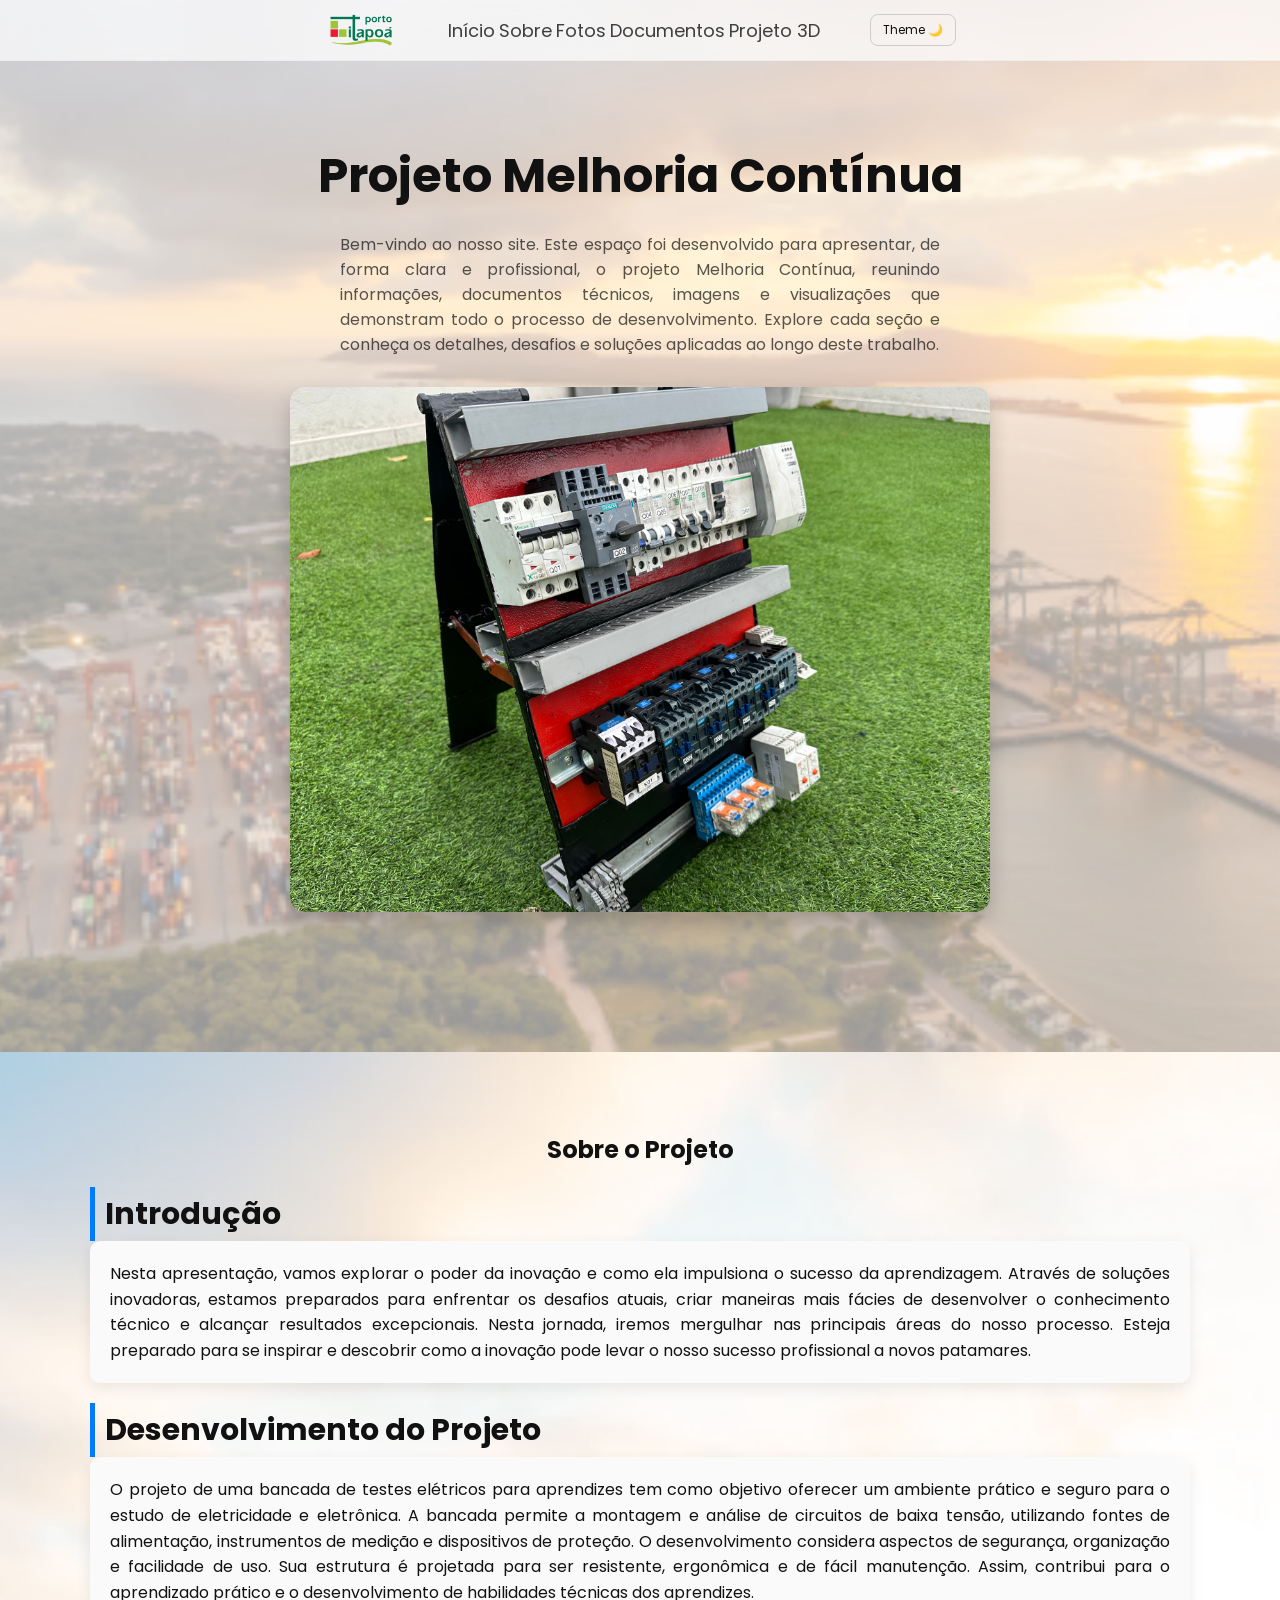
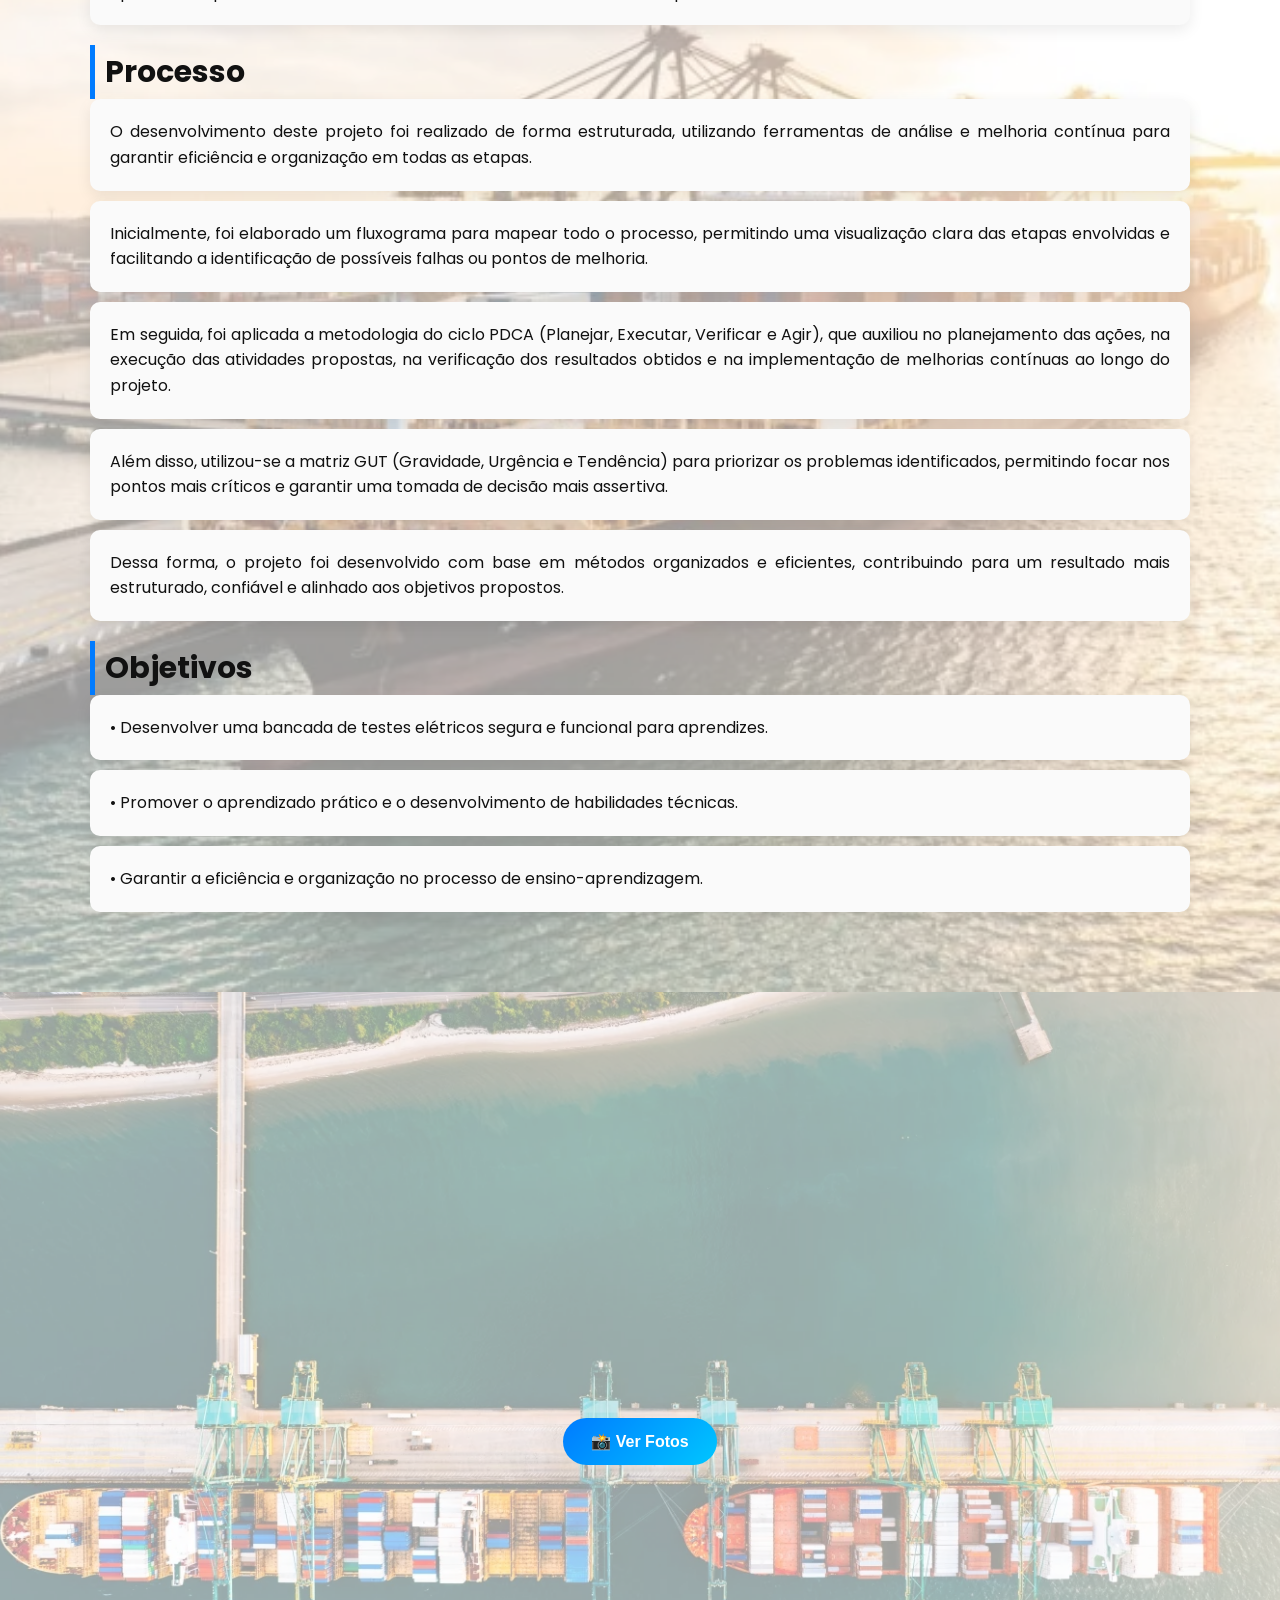
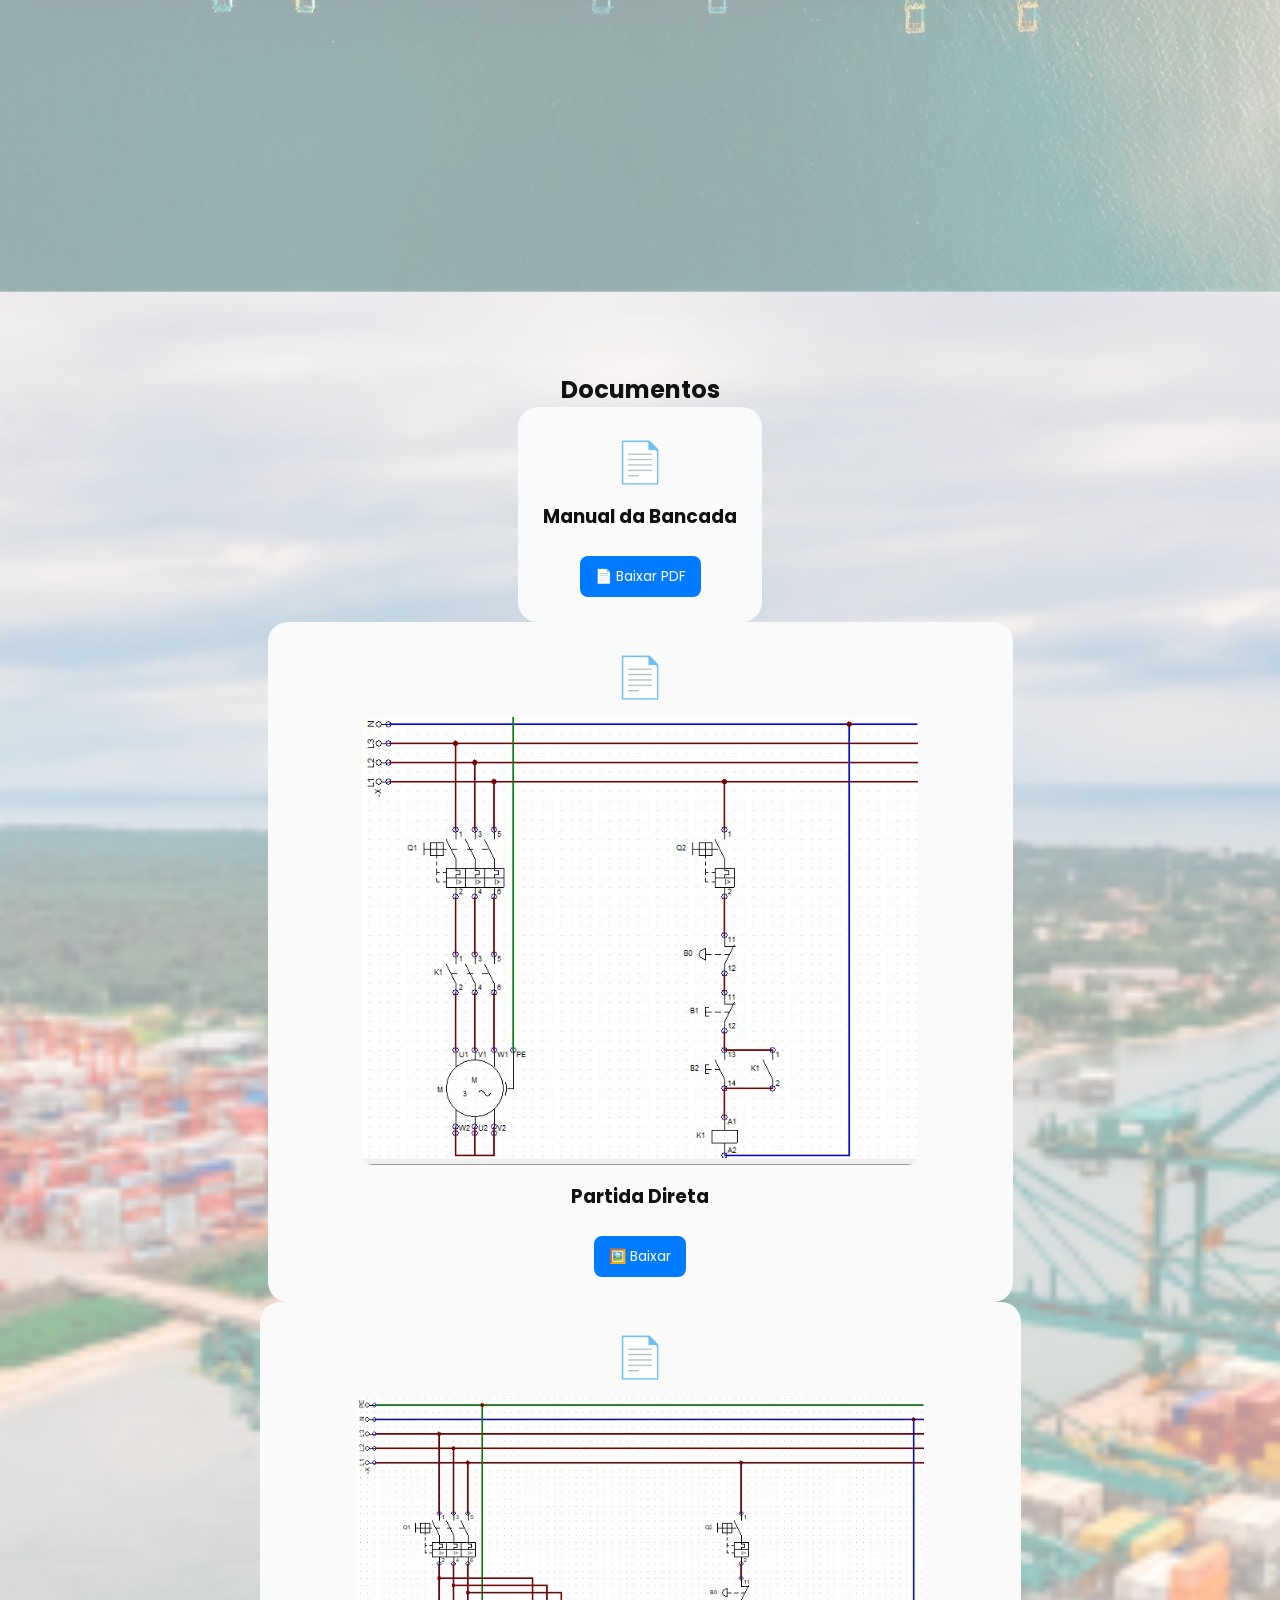
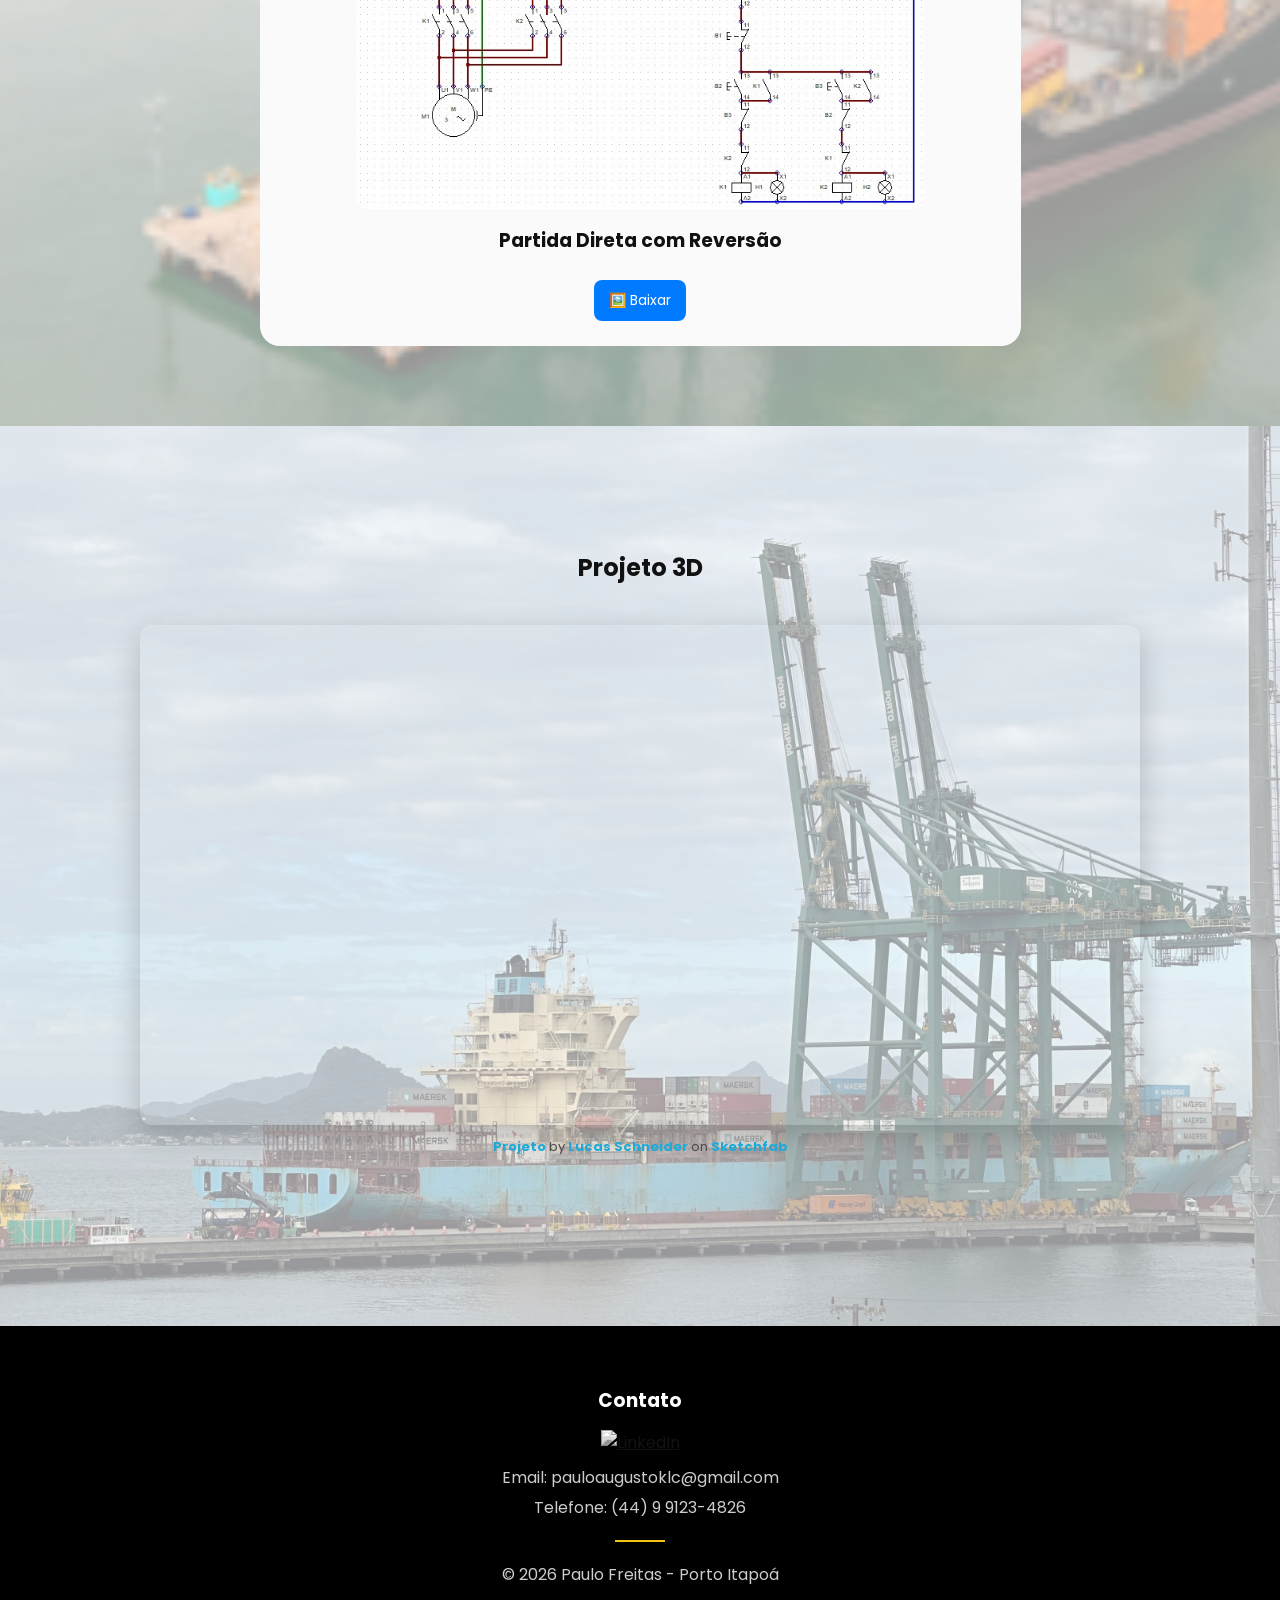
==== index.html @ cb41c5a5 "Add files via upload" ====
<!DOCTYPE html>
<html lang="pt-BR">
<head>
<meta charset="UTF-8">
<meta name="viewport" content="width=device-width, initial-scale=1.0">
<title>Projeto Elétrico - Porto</title>
<link href="https://fonts.googleapis.com/css2?family=Poppins:wght@300;400;600&display=swap" rel="stylesheet">

<link rel="stylesheet" href="style.css">
</head>

<body>

<header id="header">
 <div class="nav">
   <div class="logo">
  <img src="img/Logo_porto.png" alt="Logo Porto">
</div>
   <nav>
    <a href="#inicio">Início</a>
    <a href="#sobre">Sobre</a>
    <a href="#fotos">Fotos</a>
    <a href="#documentos">Documentos</a>
    <a href="#projeto3d">Projeto 3D</a>
   </nav>
   <div class="toggle" onclick="toggleTheme()">Theme 🌙</div>
 </div>
  <div class="menu-btn" onclick="toggleMenu()">
  <span></span>
  <span></span>
  </div>
</header>

<section id="inicio" class="hero">
 <h1>Projeto Melhoria Contínua</h1>
 <p>Bem-vindo ao nosso site. Este espaço foi desenvolvido para apresentar, de forma clara e profissional, o projeto Melhoria Contínua, reunindo informações, documentos técnicos, imagens e visualizações que demonstram todo o processo de desenvolvimento. Explore cada seção e conheça os detalhes, desafios e soluções aplicadas ao longo deste trabalho.</p>
 <img src="img/principal2.jpeg">
</section>

<section id="sobre">
  <h2>Sobre o Projeto</h2>

  <div class="artigo">
    <h3>Introdução</h3>
    <p>Nesta apresentação, vamos explorar o poder da
inovação e como ela impulsiona o sucesso da
aprendizagem. Através de soluções inovadoras,
estamos preparados para enfrentar os desafios
atuais, criar maneiras mais fácies de desenvolver
o conhecimento técnico e alcançar resultados
excepcionais. Nesta jornada, iremos mergulhar
nas principais áreas do nosso processo. Esteja
preparado para se inspirar e descobrir como a
inovação pode levar o nosso sucesso
profissional a novos patamares.</p>

    <h3>Desenvolvimento do Projeto</h3>
    <p>O projeto de uma bancada de testes elétricos para
aprendizes tem como objetivo oferecer um
ambiente prático e seguro para o estudo de
eletricidade e eletrônica. A bancada permite a
montagem e análise de circuitos de baixa tensão,
utilizando fontes de alimentação, instrumentos de
medição e dispositivos de proteção. O
desenvolvimento considera aspectos de segurança,
organização e facilidade de uso. Sua estrutura é
projetada para ser resistente, ergonômica e de fácil
manutenção. Assim, contribui para o aprendizado
prático e o desenvolvimento de habilidades técnicas
dos aprendizes.</p>

    <h3>Processo</h3>
    <p>O desenvolvimento deste projeto foi realizado de forma estruturada, utilizando ferramentas de análise e melhoria contínua para garantir eficiência e organização em todas as etapas.</p>
<p>Inicialmente, foi elaborado um fluxograma para mapear todo o processo, permitindo uma visualização clara das etapas envolvidas e facilitando a identificação de possíveis falhas ou pontos de melhoria.</p>
<p>Em seguida, foi aplicada a metodologia do ciclo PDCA (Planejar, Executar, Verificar e Agir), que auxiliou no planejamento das ações, na execução das atividades propostas, na verificação dos resultados obtidos e na implementação de melhorias contínuas ao longo do projeto.</p>
<p>Além disso, utilizou-se a matriz GUT (Gravidade, Urgência e Tendência) para priorizar os problemas identificados, permitindo focar nos pontos mais críticos e garantir uma tomada de decisão mais assertiva.</p>
<p>Dessa forma, o projeto foi desenvolvido com base em métodos organizados e eficientes, contribuindo para um resultado mais estruturado, confiável e alinhado aos objetivos propostos.</p>

      <h3>Objetivos</h3>
      <p>• Desenvolver uma bancada de testes elétricos segura e funcional para aprendizes.</p>
      <p>• Promover o aprendizado prático e o desenvolvimento de habilidades técnicas.</p>
      <p>• Garantir a eficiência e organização no processo de ensino-aprendizagem.</p>
  </div>
</section>

<section id="fotos">
  <button class="btn-ver" onclick="abrirGaleria()">
  📸 Ver Fotos
</button>

  <div id="galeria" class="galeria">
  <span class="fechar" onclick="fecharGaleria()">✖</span>

  <span class="prev" onclick="trocarImagem(-1)">❮</span>
  <img id="imgGrande">
  <span class="next" onclick="trocarImagem(1)">❯</span>
</div>
  
  </div>
</section>

<section id="documentos">
 <h2>Documentos</h2>
 <div class="card">
  <h3>Manual da Bancada</h3>
  <a href="pdf/Manual Bancada Elétrica.pdf" download class="btn-download">
    📄 Baixar PDF
  </a>
</div>

<div class="card">
  <img src="diagramas/partida_direta.jpg" class="preview">
  <h3>Partida Direta</h3>
  <a href="diagramas/partida_direta.jpg" download class="btn-download">
    🖼️ Baixar
  </a>
</div>

<div class="card">
  <img src="diagramas/partida_direta_com_reversao.jpg" class="preview">
  <h3>Partida Direta com Reversão</h3>
  <a href="diagramas/partida_direta_com_reversao.jpg" download class="btn-download">
    🖼️ Baixar
  </a>
</div>
 </div>
</section>

<section id="projeto3d">
  <h2>Projeto 3D</h2>

  <div class="sketchfab-embed-wrapper"> <iframe title="Projeto" frameborder="0" allowfullscreen mozallowfullscreen="true" webkitallowfullscreen="true" allow="autoplay; fullscreen; xr-spatial-tracking" xr-spatial-tracking execution-while-out-of-viewport execution-while-not-rendered web-share src="https://sketchfab.com/models/5256d649ffe245b793ce9d431d0b812e/embed"> </iframe> <p style="font-size: 13px; font-weight: normal; margin: 5px; color: #4A4A4A;"> <a href="https://sketchfab.com/3d-models/projeto-5256d649ffe245b793ce9d431d0b812e?utm_medium=embed&utm_campaign=share-popup&utm_content=5256d649ffe245b793ce9d431d0b812e" target="_blank" rel="nofollow" style="font-weight: bold; color: #1CAAD9;"> Projeto </a> by <a href="https://www.linkedin.com/in/lucas-schneider-86a4a8364?utm_source=share&utm_campaign=share_via&utm_content=profile&utm_medium=android_app" target="_blank" rel="nofollow" style="font-weight: bold; color: #1CAAD9;"> Lucas Schneider </a> on <a href="https://www.linkedin.com/in/lucas-schneider-86a4a8364?utm_source=share&utm_campaign=share_via&utm_content=profile&utm_medium=android_app" target="_blank" rel="nofollow" style="font-weight: bold; color: #1CAAD9;">Sketchfab</a></p>
  </div>

</section>

<footer>
  <div class="footer-content">

    <h3>Contato</h3>
    <div class="social">
  <a href="https://www.linkedin.com/in/pauloamfreitas/" target="_blank">
    <img src="https://cdn-icons-png.flaticon.com/512/174/174857.png" alt="LinkedIn">
  </a>
</div>
    <p>Email: pauloaugustoklc@gmail.com</p>
    <p>Telefone: (44) 9 9123-4826</p>

    <div class="linha"></div>

    <p>© 2026 Paulo Freitas - Porto Itapoá</p>

  </div>
</footer>

<script src="script.js"></script>
</body>
</html>
---- style.css ----
/* ================== VARIÁVEIS ================== */
:root{
  --bg:#ffffff;
  --text:#111111;
  --card:#fafafa;
  --header:rgba(255,255,255,0.7);
  --overlay-light: rgba(255,255,255,0.6);
  --overlay-dark: rgba(0,0,0,0.6);
}

body.dark{
  --bg:#0f1115;
  --text:#e5e7eb;
  --card:#1a1d24;
  --header:rgba(20,20,25,0.7);
}

/* ================== RESET ================== */
*{
  margin:0;
  padding:0;
  box-sizing:border-box;
}

body{
  font-family:'Poppins',sans-serif;
  background:var(--bg);
  color:var(--text);
  overflow-x:hidden;
  transition:0.3s;
}

/* ================== HEADER ================== */
header{
  position:fixed;
  top:0;
  width:100%;
  display:flex;
  justify-content:center;
  background:var(--header);
  backdrop-filter:blur(16px);
  border-bottom:1px solid #eee;
  z-index:1000;
  transition:0.3s;
}

header.scrolled{
  padding:5px 0;
}

/* BOTÃO HAMBÚRGUER */
.menu-btn{
  display:none;
  flex-direction:column;
  justify-content:center;
  gap:6px;
  cursor:pointer;
  position: absolute;
  right: 20px;
  top: 20px;
  z-index: 1000;
}

.menu-btn span{
  width:25px;
  height:2px;
  background:var(--text);
  transition:0.4s;
}

/* ANIMAÇÃO VIRAR X */
.menu-btn.active span:nth-child(1){
  transform:rotate(45deg) translate(5px,5px);
}

.menu-btn.active span:nth-child(2){
  transform:rotate(-45deg) translate(5px,-5px);
}

.nav{
  display:flex;
  align-items:center;
  justify-content:space-between;
  gap:50px;
  padding: 10px 40px;
}

.logo img{
  height:40px;
  width:auto;
  display:block;
}

nav a{
  color:var(--text);
  text-decoration:none;
  font-size:18px;
  opacity:0.8;
  transition:0.3s;
}

nav a:hover{
  color:#f1c40f;
  opacity:1;
  transform:scale(1.05);
}

.toggle{
  cursor:pointer;
  padding:6px 12px;
  border-radius:8px;
  border:1px solid #ccc;
  font-size:12px;
}

/* ================== SEÇÕES ================== */
section{
  min-height:100vh;
  padding:140px 20px;
  display:flex;
  flex-direction:column;
  justify-content:center;
  align-items:center;
  text-align:center;
  opacity:0;
  transform:translateY(80px);
  transition:1s ease;
}

section.show{
  opacity:1;
  transform:translateY(0);
}

/* ================== FUNDO PADRÃO (REUTILIZÁVEL) ================== */
.hero, #sobre, #fotos{
  position:relative;
  color:var(--text);
}

.hero::before,
#sobre::before,
#fotos::before,
#documentos::before,
#projeto3d::before{
  content:"";
  position:absolute;
  inset:0;
  background:var(--overlay-light);
}

body.dark .hero::before,
body.dark #sobre::before,
body.dark #fotos::before,
body.dark #documentos::before,
body.dark #projeto3d::before{
  background:var(--overlay-dark);
}

.hero *,
#sobre *,
#fotos *,
#documentos *,
#projeto3d *{
  position:relative;
  z-index:1;
}

/* ================== HERO ================== */
.hero{
  background: url('img/fundoinicio.png') center/cover no-repeat fixed;
}

.hero h1{
  font-size:48px;
  margin-bottom:20px;
}

.hero p{
  max-width:600px;
  opacity:0.7;
  text-align: justify;
}

.hero img{
  margin-top:30px;
  width:700px;
  height:auto;
  border-radius:15px;
  box-shadow:0 10px 20px rgba(0,0,0,0.2);
}



/* ================== SOBRE ================== */
#sobre{
  background: url('img/fundosobre.jpeg') center/cover no-repeat;
  background-attachment:fixed;
  padding: 80px 20px;
}

.artigo {
  column-count: 1;
  column-gap: 30px;
  max-width: 1100px;
  text-align: justify;
  line-height: 1.8;
}

.artigo h3 {
  grid-column: span 2;
  font-size: 30px;
  margin-top: 20px;
  border-left: 5px solid #007BFF;
  padding-left: 10px;
}

/* Cada grupo de texto */
.artigo p {
  background: var(--card);
  padding: 20px;
  border-radius: 10px;
  box-shadow: 0 5px 15px rgba(0,0,0,0.08);
  line-height: 1.6;
  margin: 0;
}

.artigo p + p {
  margin-top: 10px;
}

/* ================== FOTOS ================== */
#fotos{
  background: url('img/fundofotos.png') center/cover no-repeat;
  padding: 60px 20px;
  text-align: center;
}

#fotos p{
  max-width:800px;
  opacity:0.7;
  text-align: justify;
  margin-bottom: 40px;
}


/* ================== GALERIA FOTOS ================== */

.btn-ver {
  display: inline-block;
  padding: 14px 28px;

  background: linear-gradient(135deg, #007BFF, #00C6FF);
  color: white;

  font-size: 16px;
  font-weight: 600;
  border-radius: 30px;

  border: none;
  cursor: pointer;

  transition: all 0.3s ease;
}

.btn-ver:hover {
  transform: translateY(-3px);
  box-shadow: 0 10px 25px rgba(0,0,0,0.2);
}

.btn-ver:active {
  transform: scale(0.95);
}

.galeria {
  display: none;
  position: fixed;
  inset: 0;
  background: rgba(0,0,0,0.95);

  justify-content: center;
  align-items: center;
  z-index: 2000;
}

/* imagem principal */
.galeria img {
  max-width: 80%;
  max-height: 80%;
  border-radius: 10px;
  z-index: 1;
  position: absolute;
}

/* botão fechar */
.fechar {
  position: absolute;
  top: 20px;
  right: 30px;
  font-size: 30px;
  color: white;
  cursor: pointer;
}

/* setas */
.prev, .next {
  position: absolute;
  top: 50%;
  transform: translateY(-50%);
  font-size: 40px;
  color: white;
  cursor: pointer;
  padding: 10px;
  z-index: 3000;
}

.prev {
  left: 10px;
}

.next {
  right: 10px;
}

/* hover suave */
.prev:hover, .next:hover {
  opacity: 0.7;
}
/* ================== GRID PADRÃO ================== */
.grid{
  display:grid;
  grid-template-columns:repeat(3,1fr);
  gap:20px;
  margin-top:40px;
  width:100%;
  max-width:1000px;
}

.card{
  padding:25px;
  border-radius:20px;
  background:var(--card);
  transition:0.4s;
}

.card:hover{
  transform:translateY(-10px);
  box-shadow:0 20px 40px rgba(0,0,0,0.2);
}

/* ================== BOTÃO ================== */
.btn{
  margin-top:25px;
  padding:12px 25px;
  border:none;
  border-radius:10px;
  background:green;
  color:#fff;
  cursor:pointer;
}

.btn:hover{
  background:#0a7d0a;
}

.preview {
  width: 80%;
  border-radius: 10px;
  margin-bottom: 10px;
}

/* ================== Documentos ================== */

#documentos{
  background: url('img/fundosobre.png') center/cover no-repeat;
  background-attachment:fixed;
  padding: 80px 20px;
}

.btn-download {
  display: inline-flex;
  align-items: center;
  gap: 8px;

  margin-top: 15px;
  padding: 10px 15px;

  background: #007BFF;
  color: white;
  border-radius: 8px;

  text-decoration: none;
  font-size: 14px;
  transition: 0.3s;
}

.btn-download:hover {
  background: #0056b3;
  transform: translateY(-2px);
}

.card::before {
  content: "📄";
  font-size: 40px;
  display: block;
  margin-bottom: 10px;
}

.card {
  text-align: center;
}

.card h3 {
  margin-bottom: 10px;
}

/* ================== Projeto 3D ================== */
#projeto3d{
  background: url('img/paisagem1.jpeg') center/cover no-repeat;
  background-attachment:fixed;
  padding: 80px 20px;
}

.sketchfab-embed-wrapper {
  position: relative;
  width: 100%;
  max-width: 1000px;
  margin: 40px auto;
}

.sketchfab-embed-wrapper iframe {
  width: 100%;
  height: 500px;
  border-radius: 12px;
  border: none;
  box-shadow: 0 10px 30px rgba(0,0,0,0.2);
}

.sketchfab-embed-wrapper p {
  text-align: center;
  font-size: 14px;
  color: #666;
}

.sketchfab-embed-wrapper a {
  color: #1CAAD9;
  text-decoration: none;
  font-weight: 500;
}

.sketchfab-embed-wrapper a:hover {
  text-decoration: underline;
}

/* ================== FOOTER ================== */
footer{
  background:#000000;
  color:#fff;
  text-align:center;
  padding:60px 20px;
}

.footer-content{
  max-width:600px;
  margin:auto;
}

.footer-content h3{
  margin-bottom:15px;
}

.footer-content p{
  opacity:0.8;
  margin:5px 0;
}

.linha{
  width:50px;
  height:2px;
  background:#f1c40f;
  margin:20px auto;
}

.social{
  margin:10px 0;
}

.social a img{
  width:25px;
  transition:0.3s;
  filter: grayscale(100%);
}

.social a img:hover{
  transform:scale(1.2);
  filter: grayscale(0%);
}

/* ================== MOBILE ================== */
@media(max-width:768px){

  .hero h1{
    font-size:32px;
  }

  .hero img{
    margin-top:30px;
  width:325px;
  height:auto;
  border-radius:15px;
  box-shadow:0 10px 20px rgba(0,0,0,0.2);
  }

  .grid{
    grid-template-columns:1fr;
  }

  .grid-fotos{
    grid-template-columns:1fr;
  }

  nav{
    position:absolute;
    top:100%;
    width:100%;
    flex-direction:column;
    display:flex;
    padding:20px 0;
    left:0;
    background:var(--header);
    backdrop-filter:blur(20px);
    align-items:center;
    gap:20px;
    padding:20px 0;

    /* animação */
    transform:translateX(-50%) translateY(-10px);
    opacity:0;
    pointer-events:none;
    transition:0.4s ease;
  }

  nav.show{
    display:flex;
    transform:translateY(0);
    opacity:1;
    pointer-events:auto;
  }

  .menu-btn{
    display:flex;
  }
 
  .sketchfab-embed-wrapper iframe {
    height: 300px;
  }

}
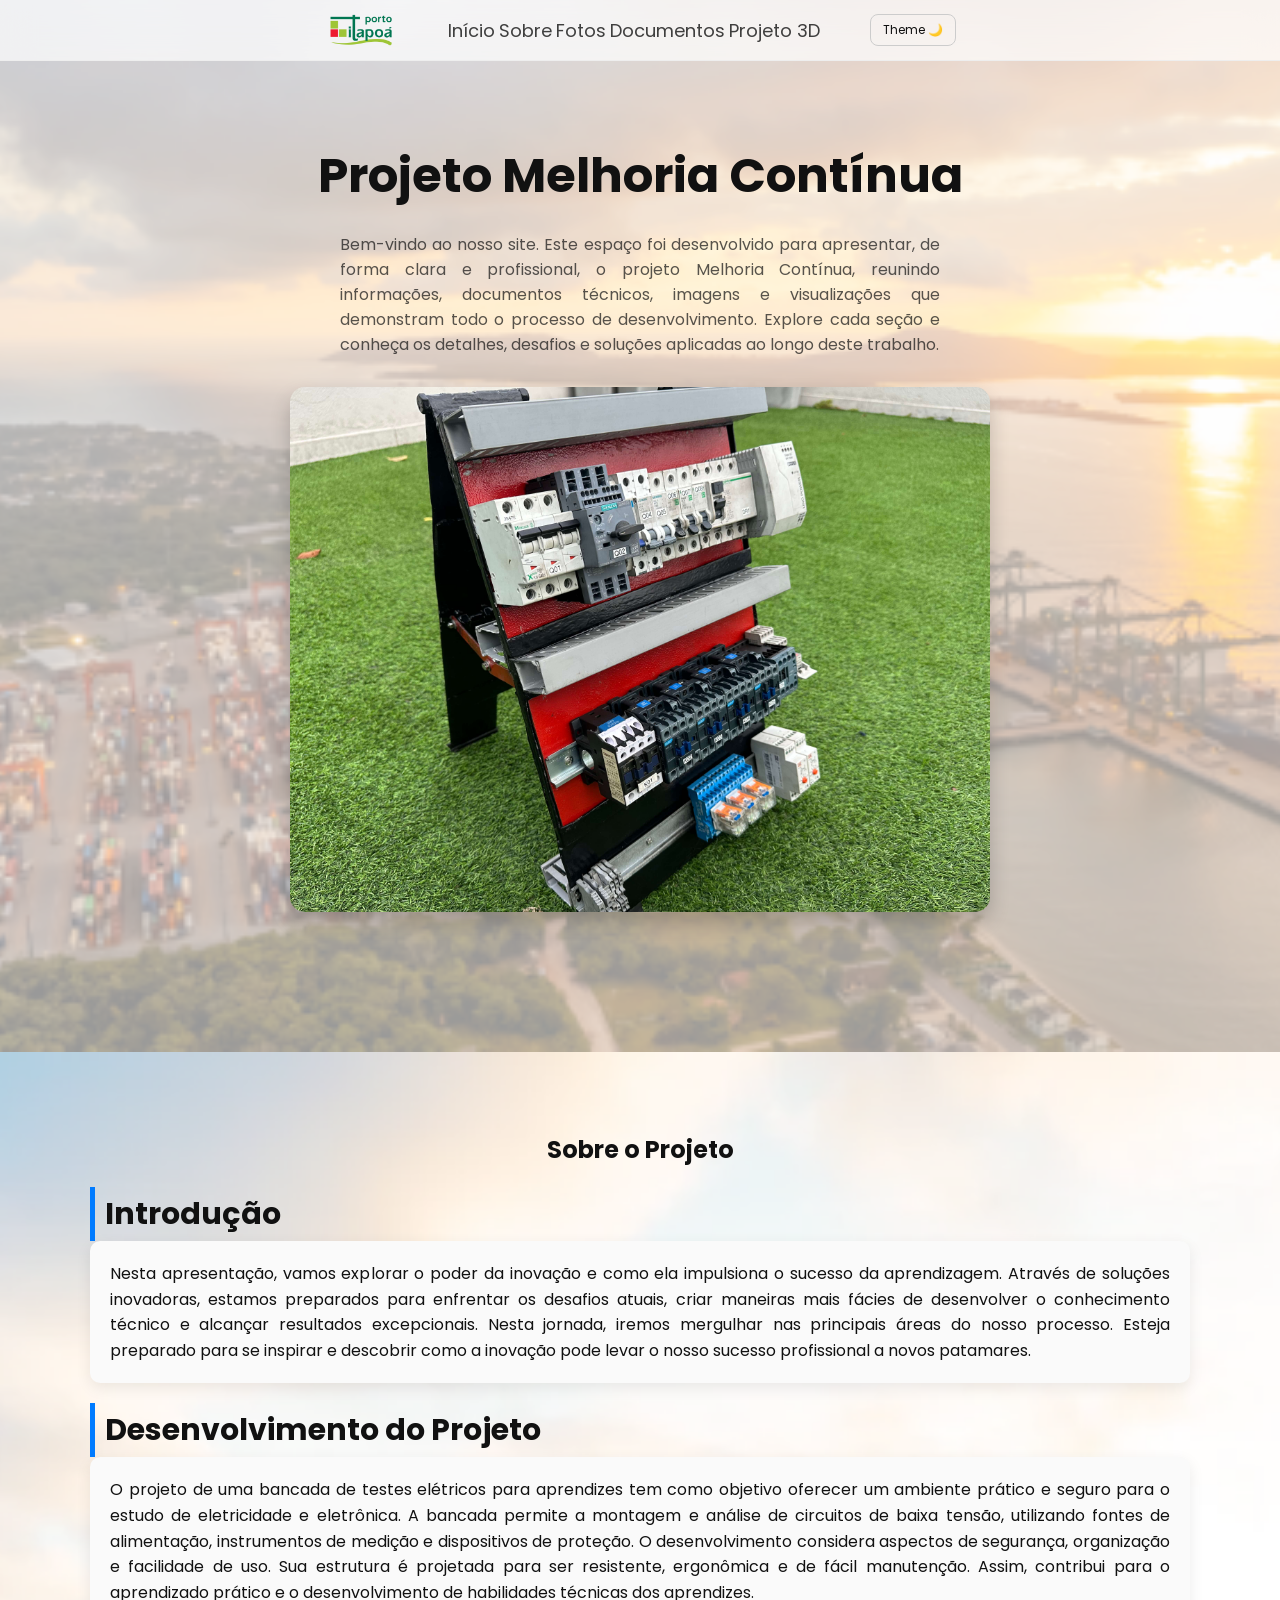
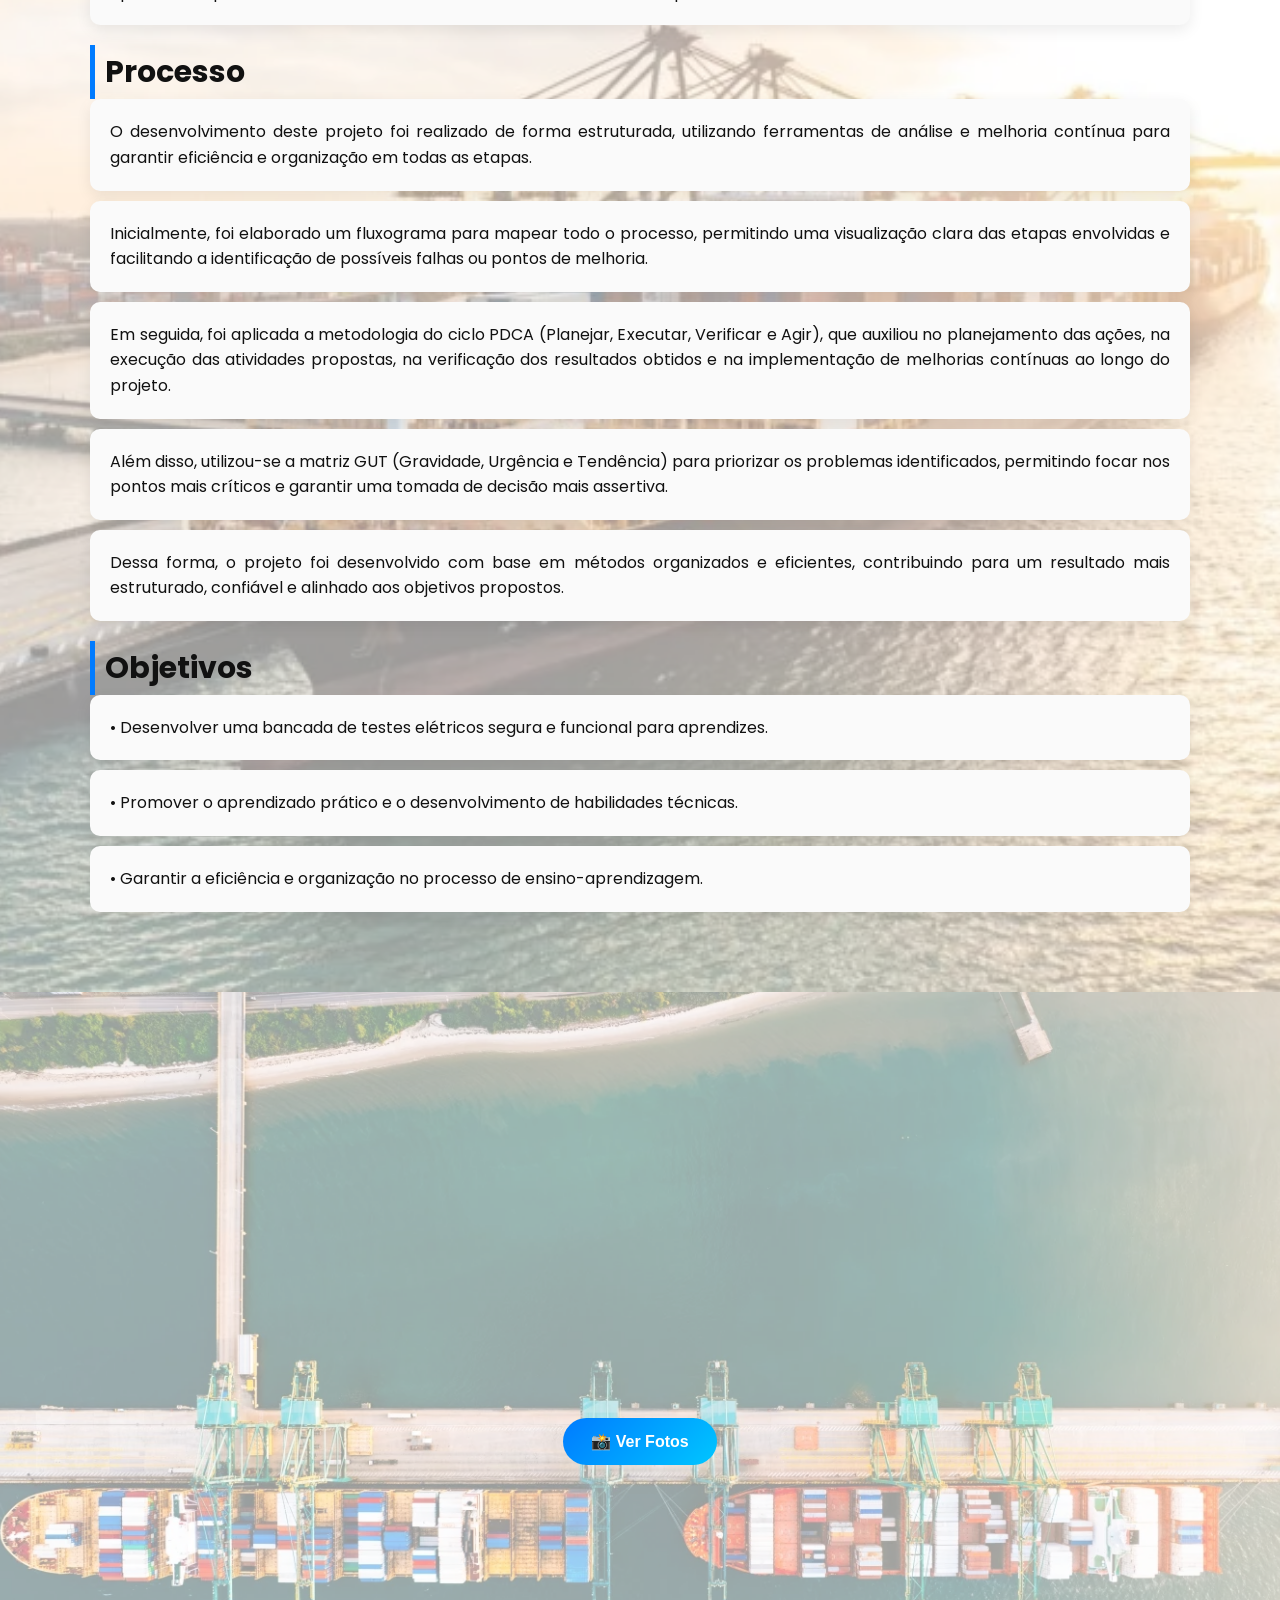
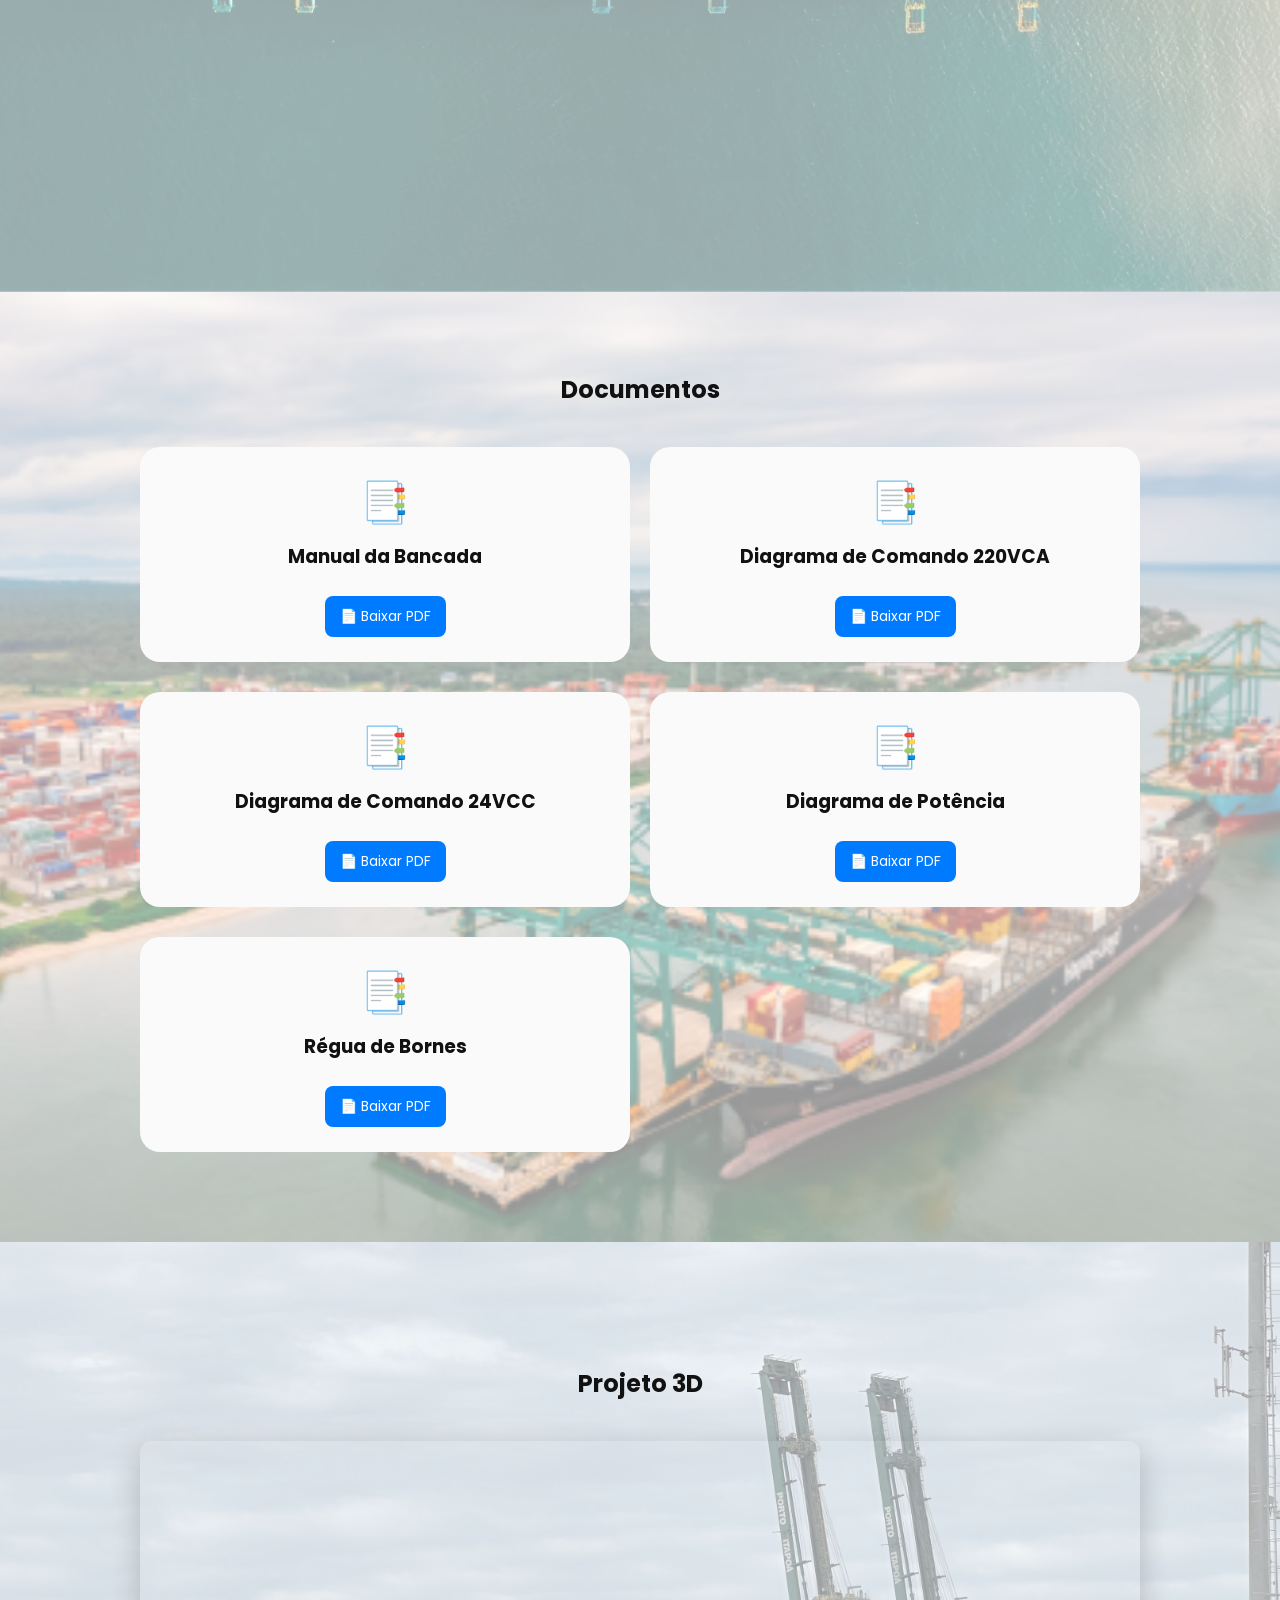
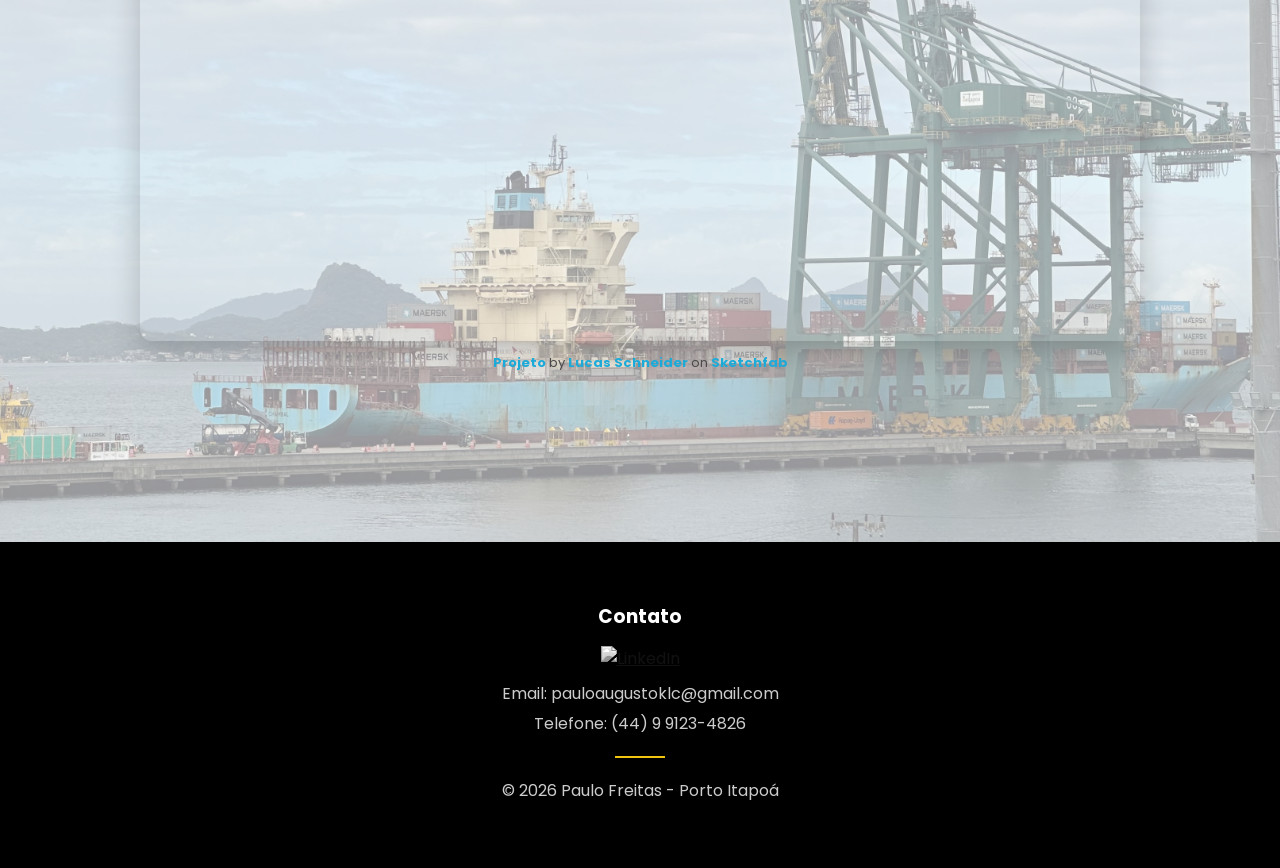
==== commit 4ed0edd5: "Add files via upload" ====
--- a/index.html
+++ b/index.html
@@ -100,7 +100,9 @@
 </section>
 
 <section id="documentos">
- <h2>Documentos</h2>
+<h2>Documentos</h2>
+  <div class="grid">
+   
  <div class="card">
   <h3>Manual da Bancada</h3>
   <a href="pdf/Manual Bancada Elétrica.pdf" download class="btn-download">
@@ -109,21 +111,34 @@
 </div>
 
 <div class="card">
-  <img src="diagramas/partida_direta.jpg" class="preview">
-  <h3>Partida Direta</h3>
-  <a href="diagramas/partida_direta.jpg" download class="btn-download">
-    🖼️ Baixar
+  <h3>Diagrama de Comando 220VCA</h3>
+  <a href="pdf/DIAGRAMA DE COMANDO 220VCA.pdf" download class="btn-download">
+    📄 Baixar PDF
   </a>
 </div>
 
 <div class="card">
-  <img src="diagramas/partida_direta_com_reversao.jpg" class="preview">
-  <h3>Partida Direta com Reversão</h3>
-  <a href="diagramas/partida_direta_com_reversao.jpg" download class="btn-download">
-    🖼️ Baixar
+  <h3>Diagrama de Comando 24VCC</h3>
+  <a href="pdf/DIAGRAMA DE COMANDO 24VCC.pdf" download class="btn-download">
+    📄 Baixar PDF
   </a>
 </div>
- </div>
+
+<div class="card">
+  <h3>Diagrama de Potência</h3>
+  <a href="pdf/DIAGRAMA DE POTÊNCIA.pdf" download class="btn-download">
+    📄 Baixar PDF
+  </a>
+</div>
+
+<div class="card">
+  <h3>Régua de Bornes</h3>
+  <a href="pdf/RÉGUA DE BORNES.pdf" download class="btn-download">
+    📄 Baixar PDF
+  </a>
+</div>
+  </div>
+
 </section>
 
 <section id="projeto3d">
--- a/style.css
+++ b/style.css
@@ -330,18 +330,20 @@
 /* ================== GRID PADRÃO ================== */
 .grid{
   display:grid;
-  grid-template-columns:repeat(3,1fr);
+  grid-template-columns:repeat(2,1fr);
   gap:20px;
   margin-top:40px;
   width:100%;
   max-width:1000px;
 }
+
 
 .card{
   padding:25px;
   border-radius:20px;
   background:var(--card);
   transition:0.4s;
+  margin-bottom: 10px;
 }
 
 .card:hover{
@@ -376,6 +378,7 @@
   background: url('img/fundosobre.png') center/cover no-repeat;
   background-attachment:fixed;
   padding: 80px 20px;
+  text-align: center;
 }
 
 .btn-download {
@@ -401,7 +404,7 @@
 }
 
 .card::before {
-  content: "📄";
+  content: "📑";
   font-size: 40px;
   display: block;
   margin-bottom: 10px;
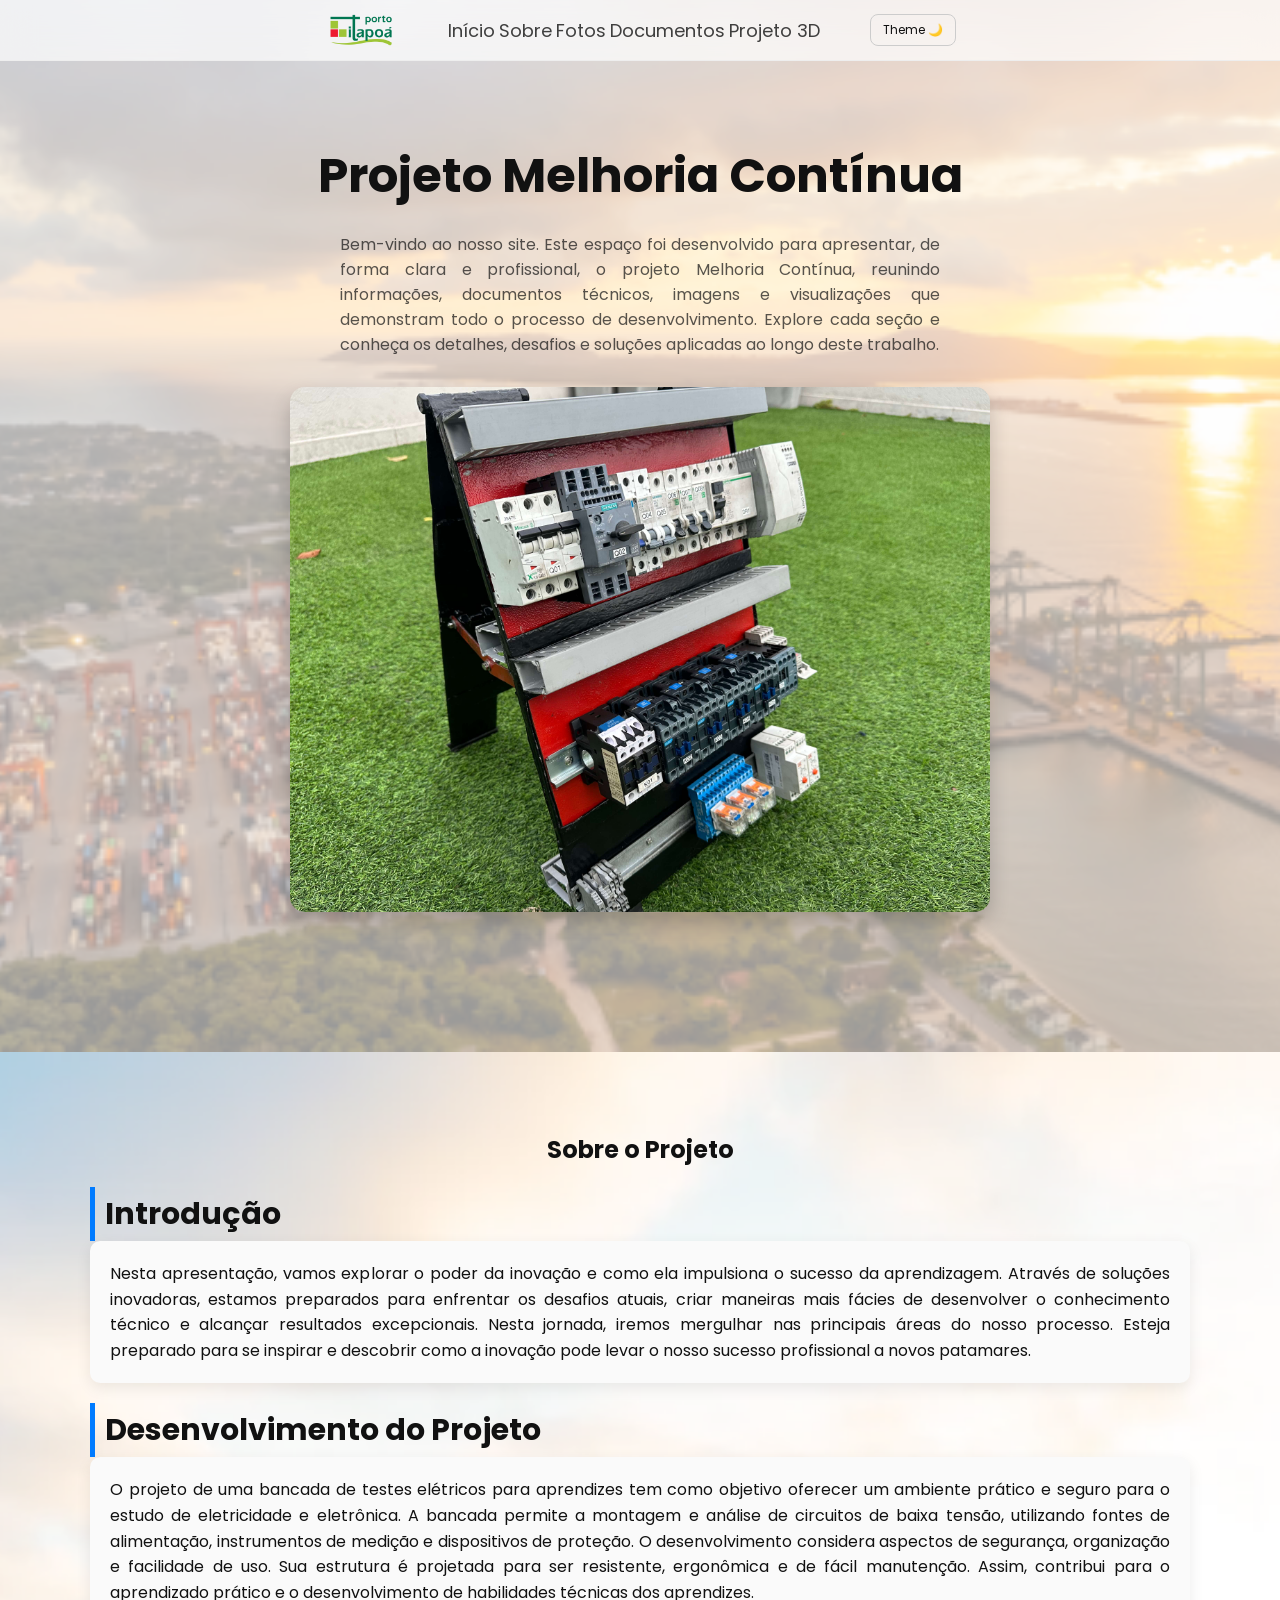
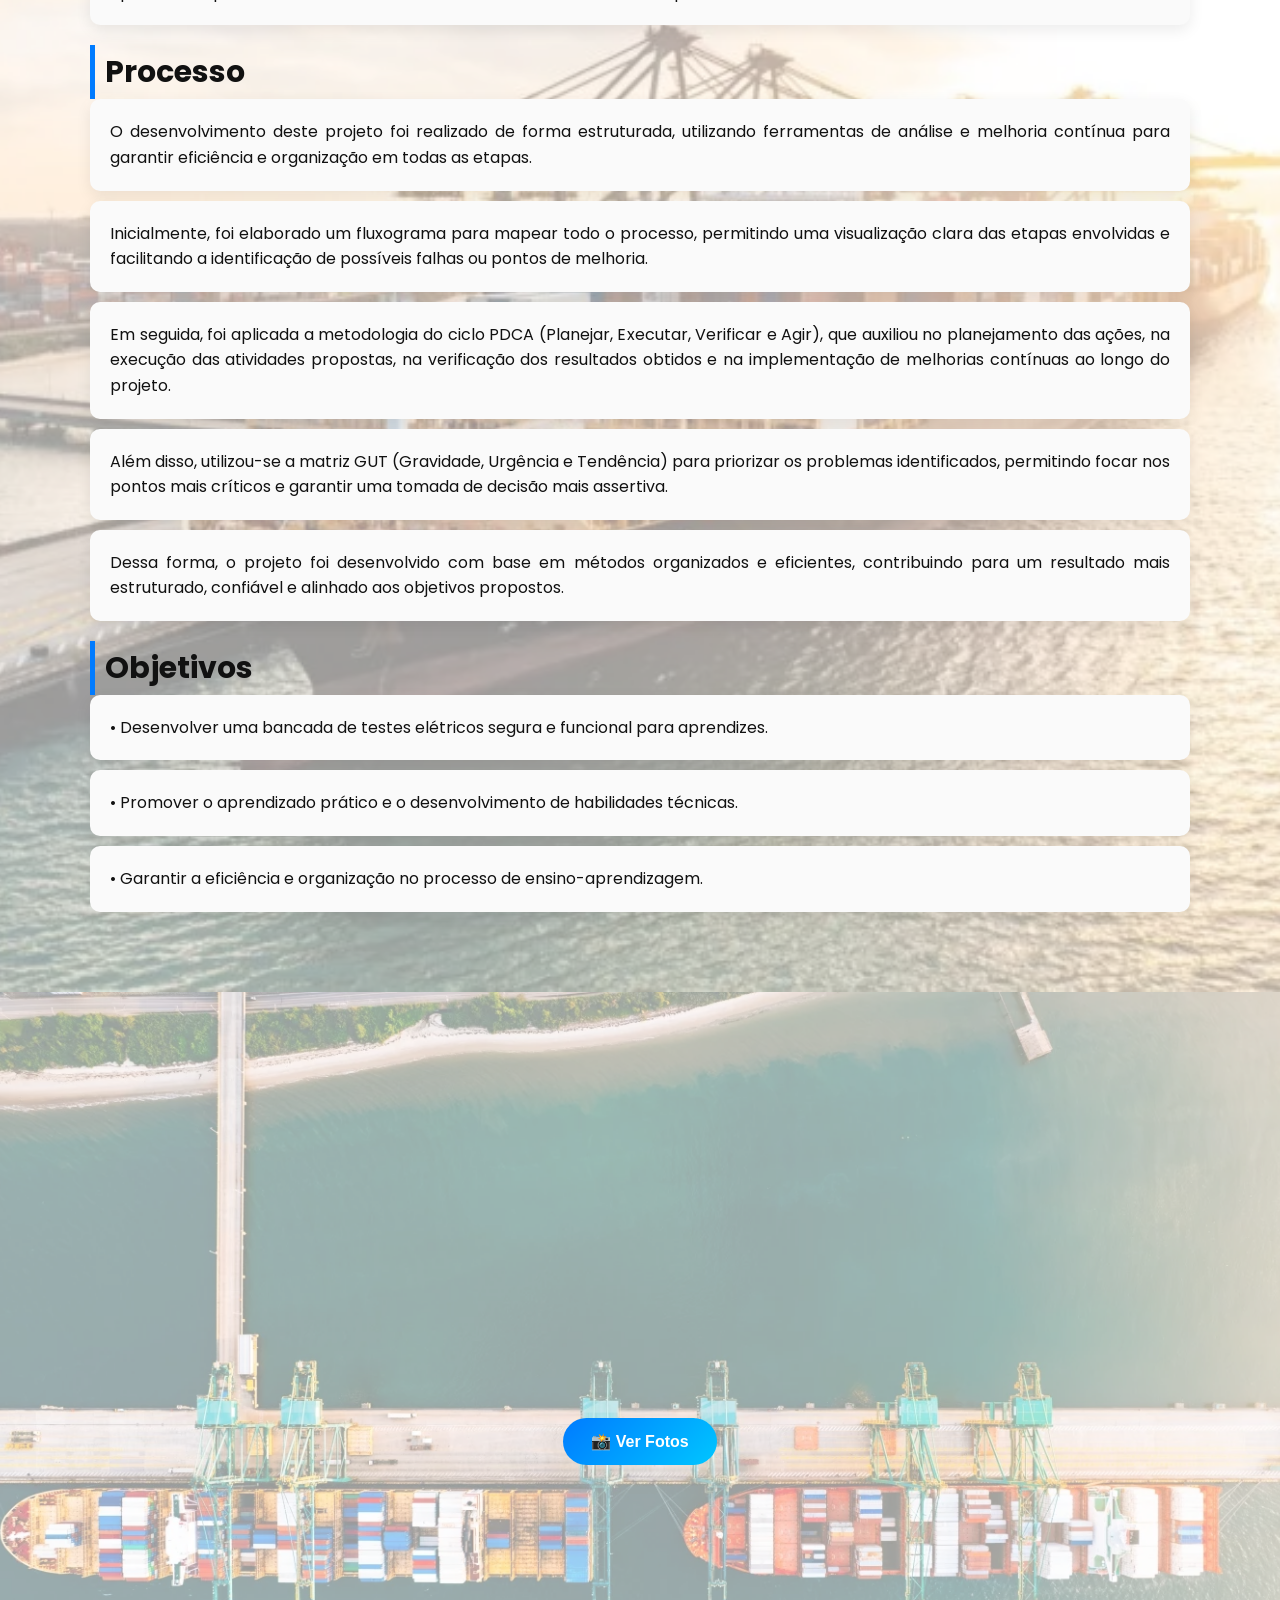
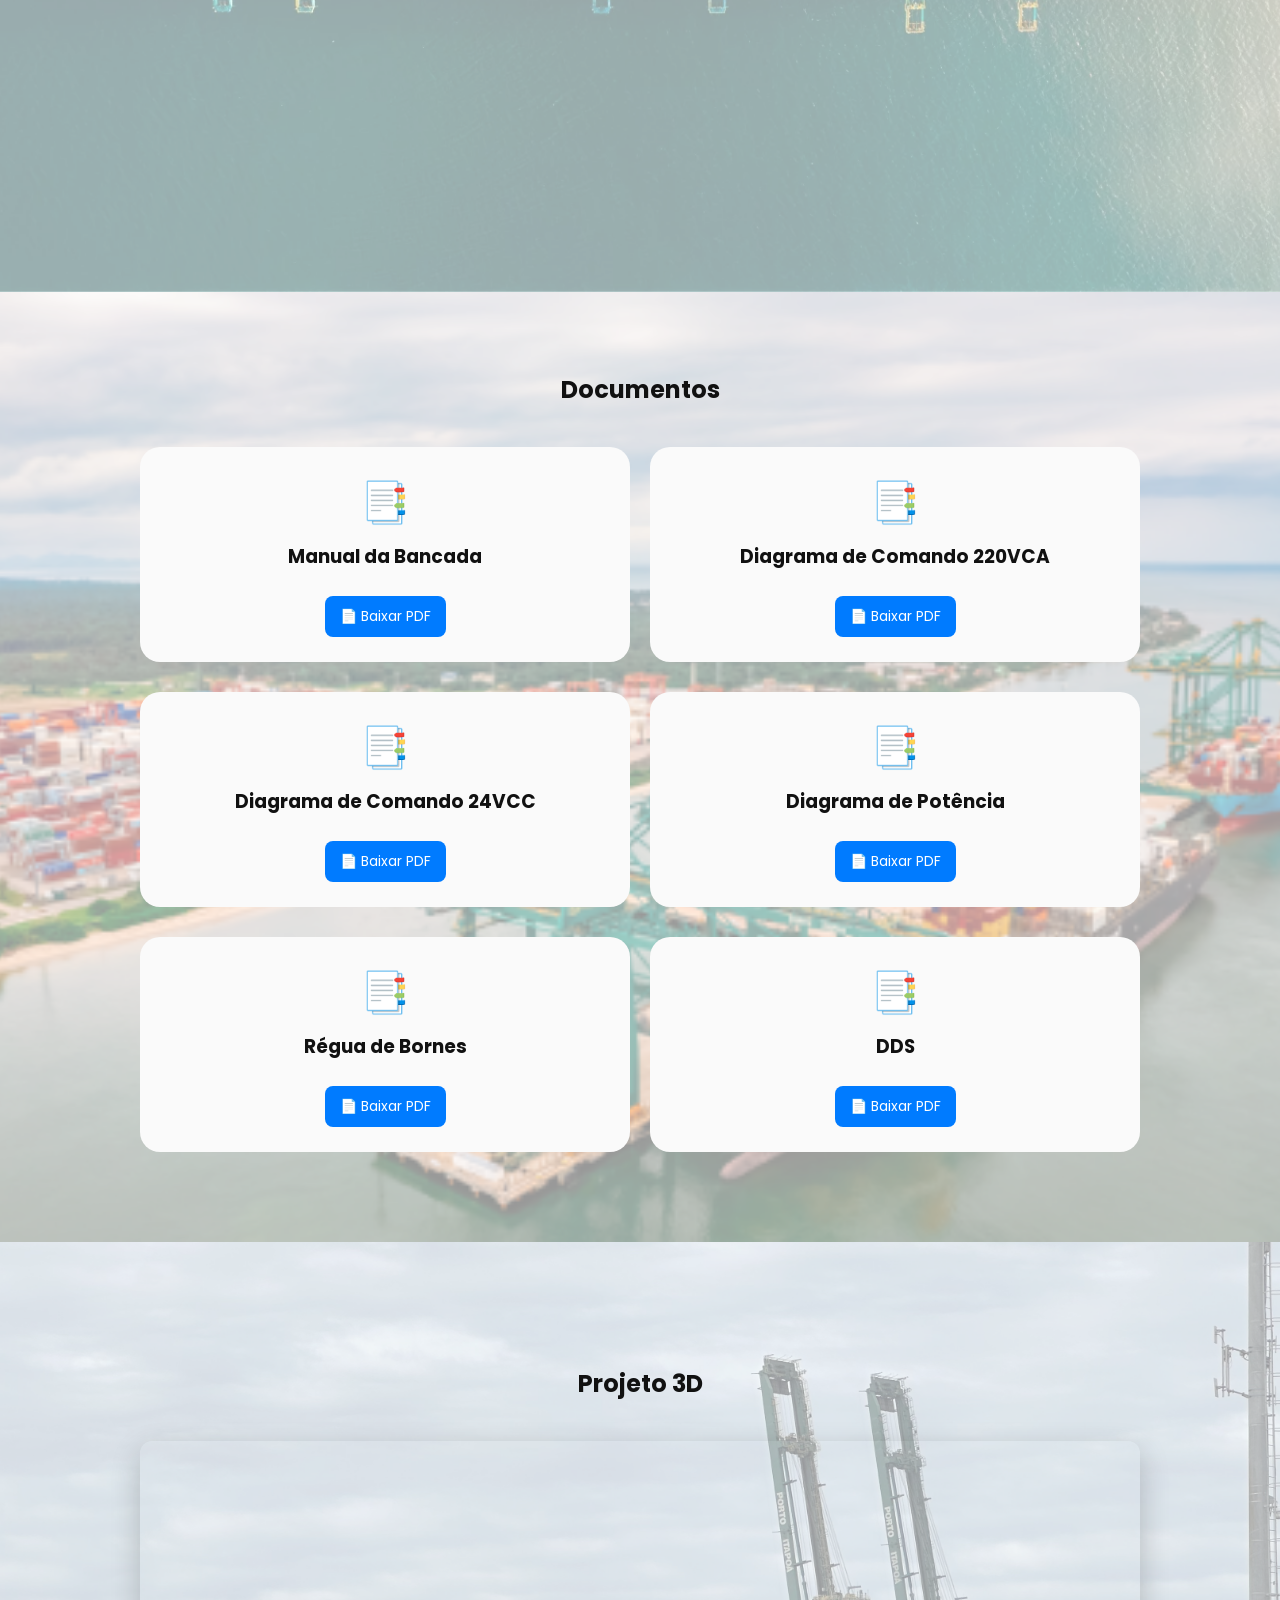
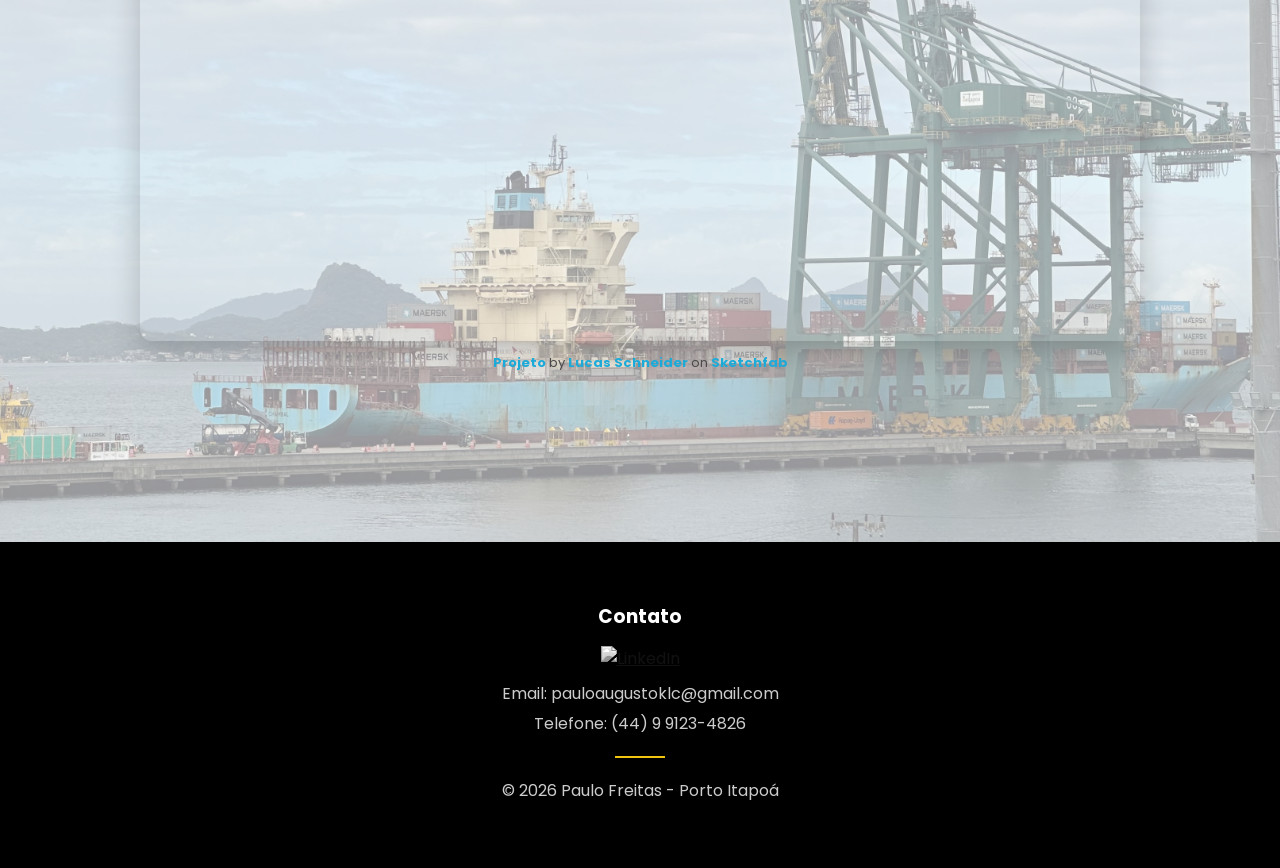
==== commit 2332f0c4: "Add files via upload" ====
--- a/index.html
+++ b/index.html
@@ -3,7 +3,8 @@
 <head>
 <meta charset="UTF-8">
 <meta name="viewport" content="width=device-width, initial-scale=1.0">
-<title>Projeto Elétrico - Porto</title>
+<title>Melhoria Contínua - Porto</title>
+<link rel="icon" href="img/Logo_porto.png" type="image/png">
 <link href="https://fonts.googleapis.com/css2?family=Poppins:wght@300;400;600&display=swap" rel="stylesheet">
 
 <link rel="stylesheet" href="style.css">
@@ -137,6 +138,13 @@
     📄 Baixar PDF
   </a>
 </div>
+
+<div class="card">
+  <h3>DDS</h3>
+  <a href="pdf/DDS.pdf" download class="btn-download">
+    📄 Baixar PDF
+  </a>
+</div>
   </div>
 
 </section>
